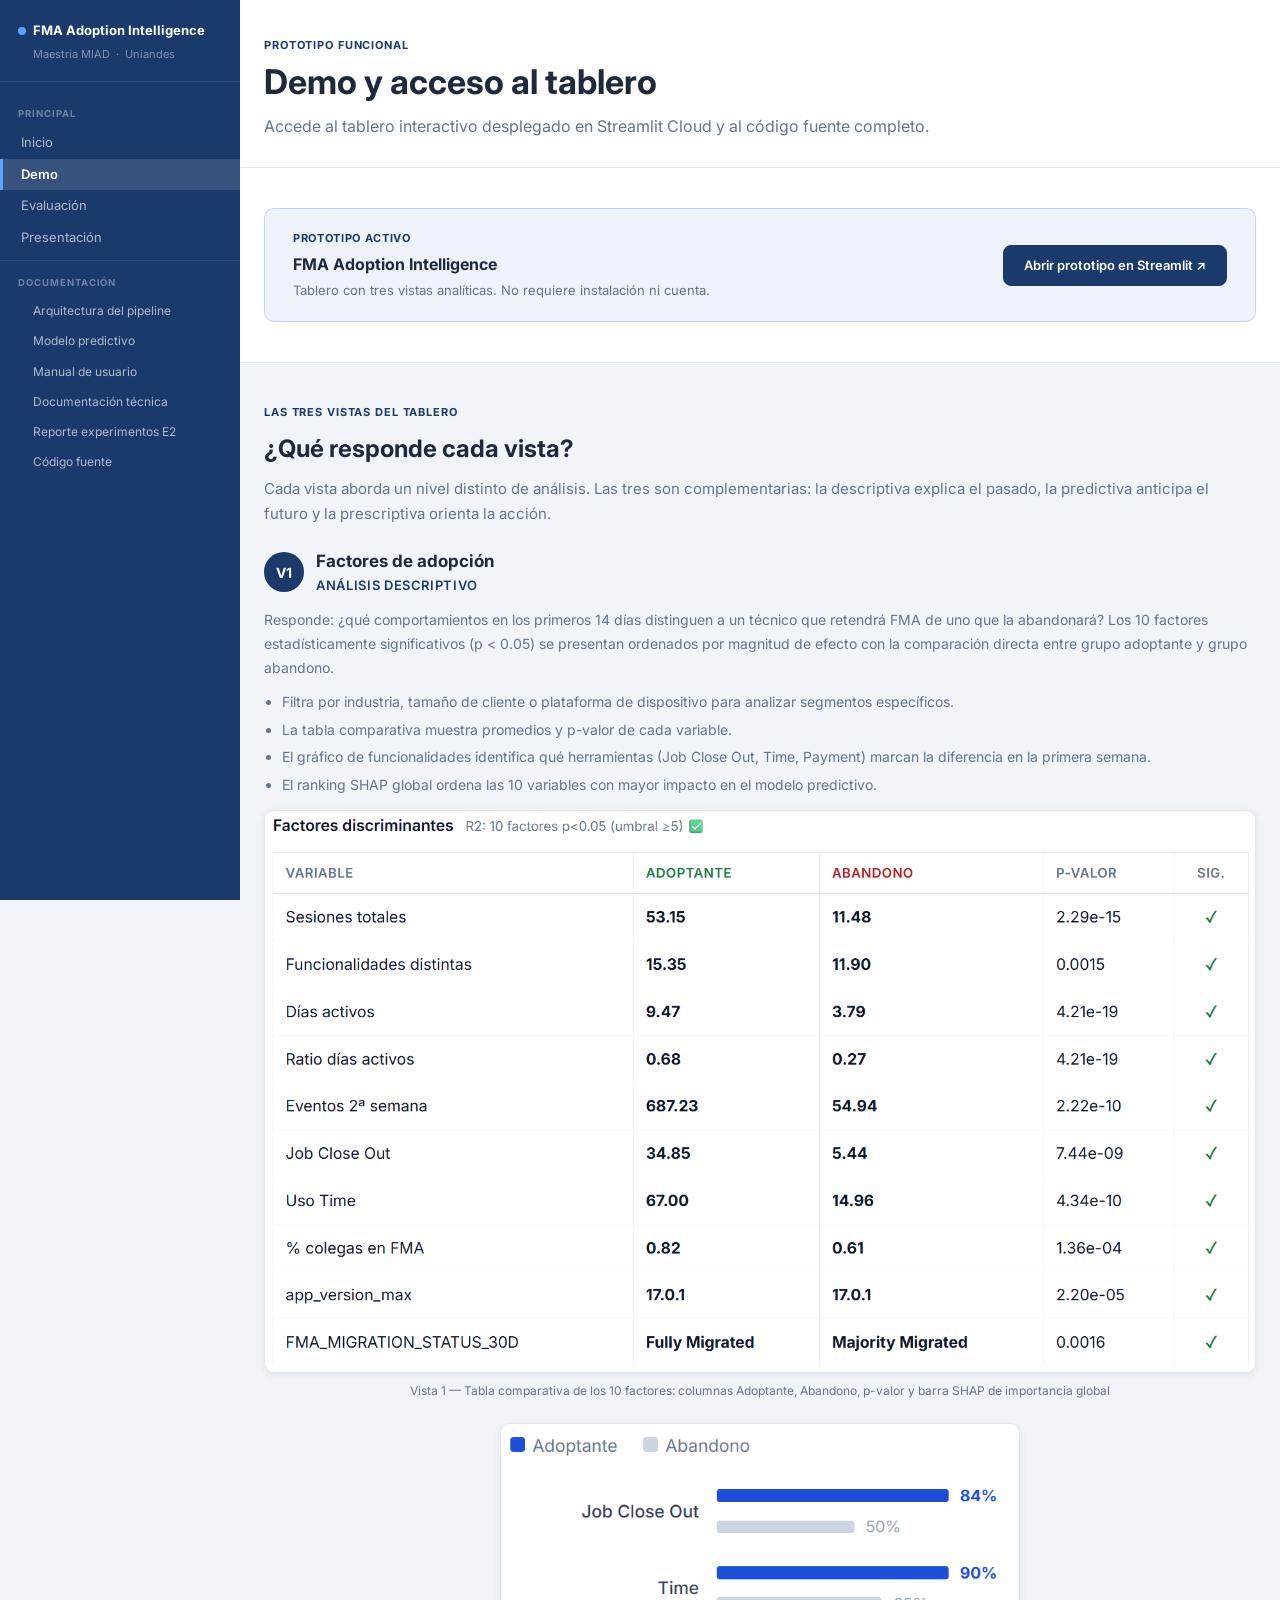
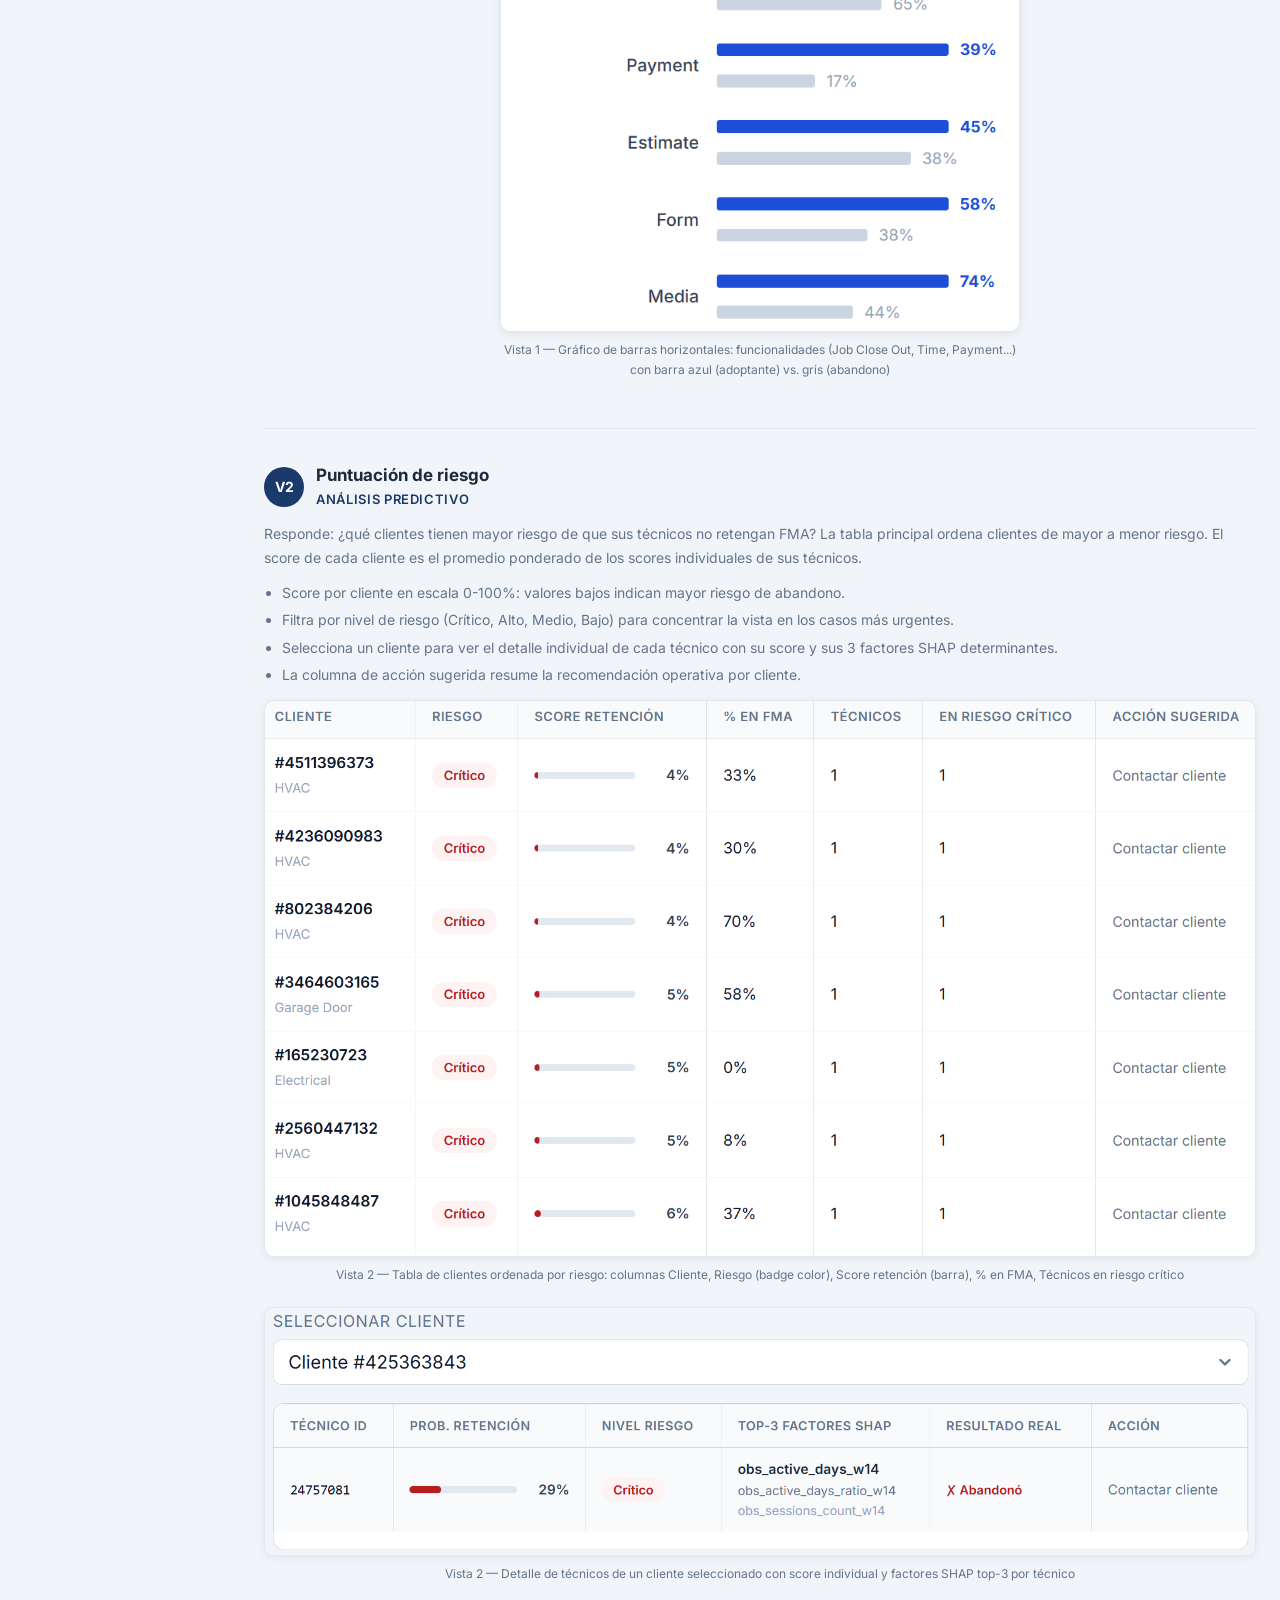
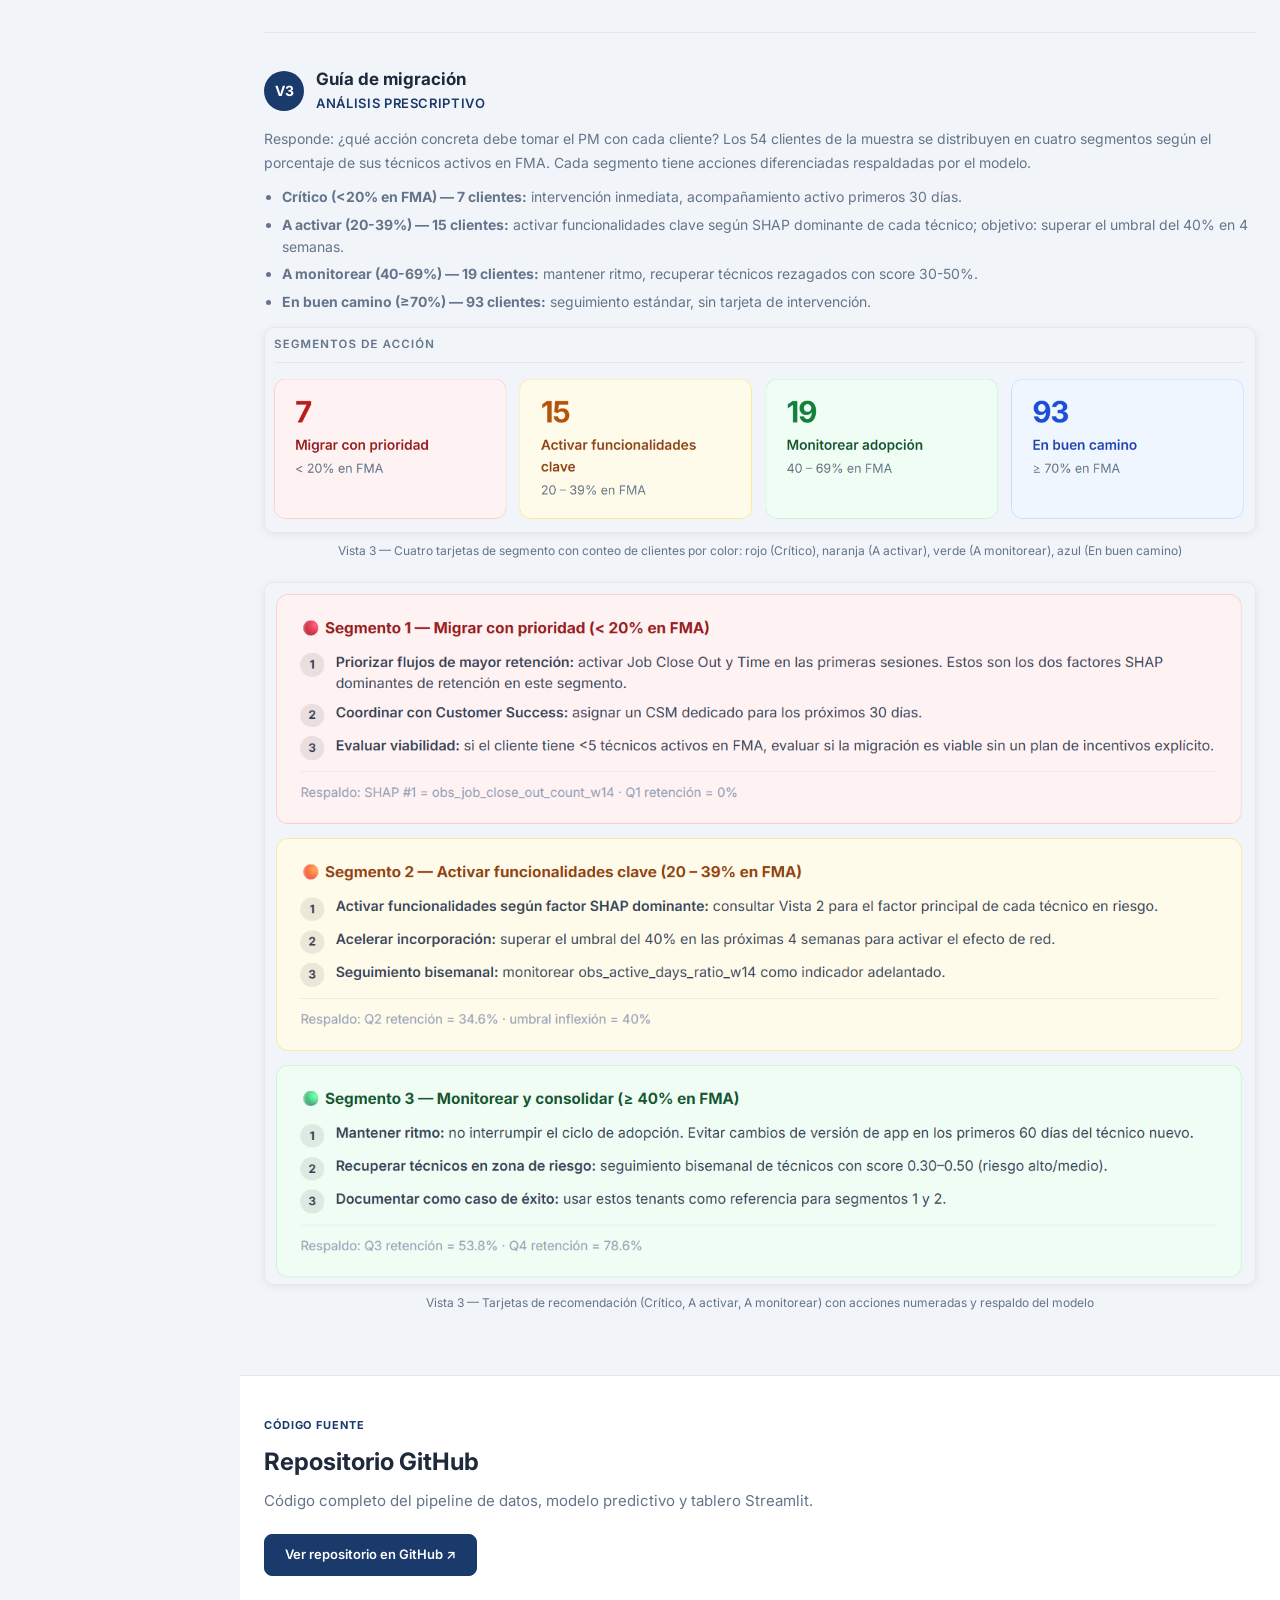
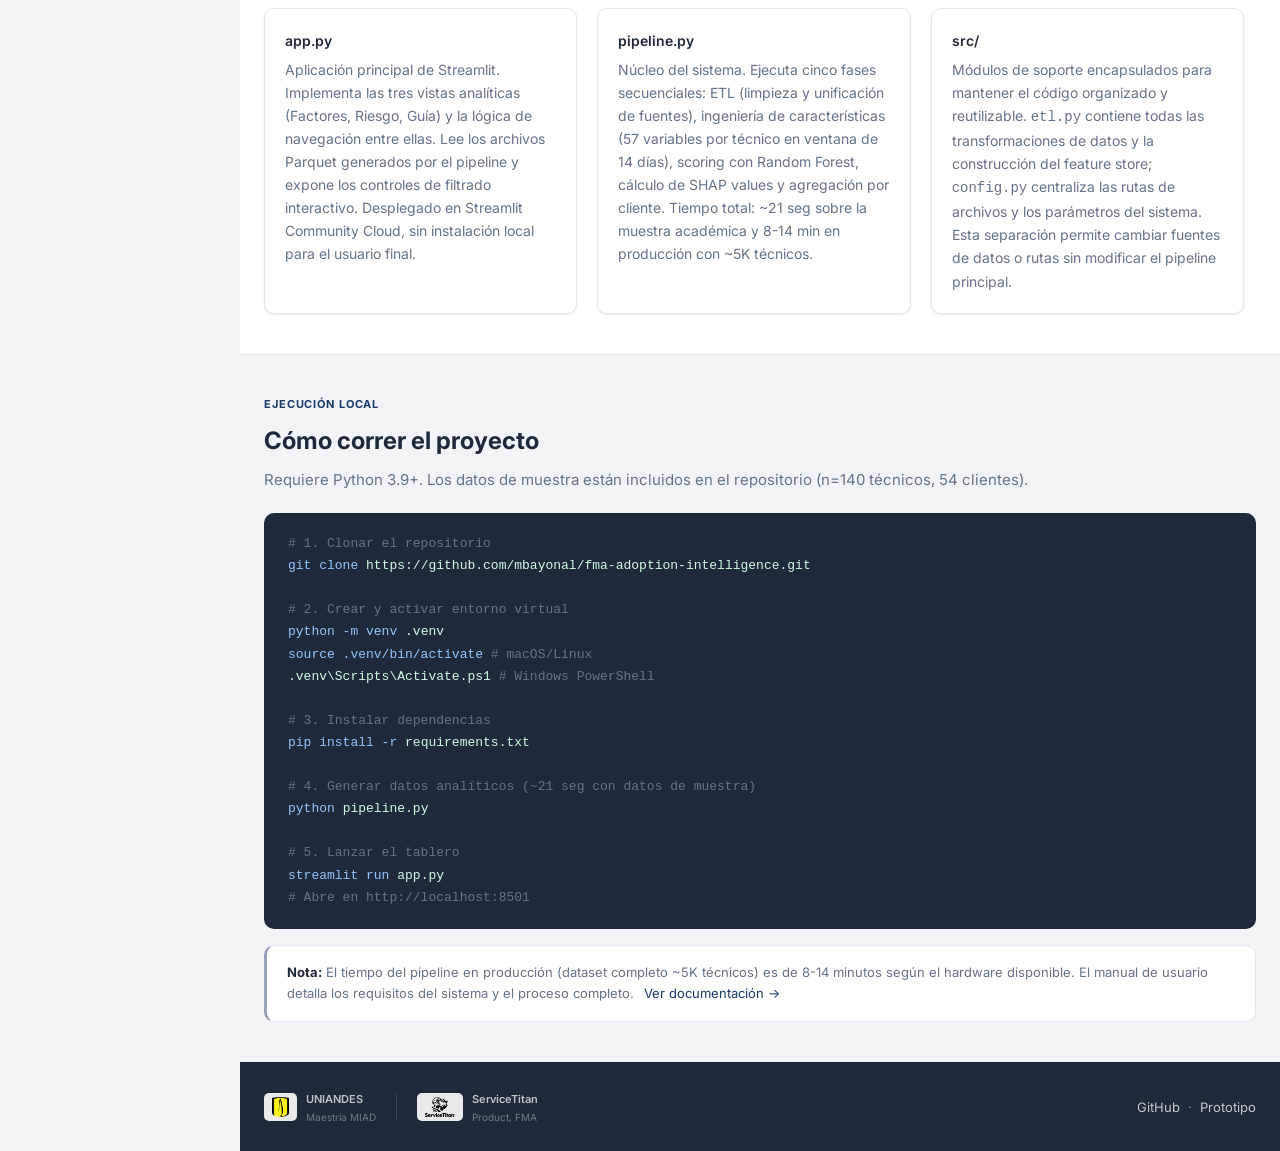
==== demo.html @ c71925ea "Initial commit - FMA Adoption Intelligence site" ====
﻿<!DOCTYPE html>
<html lang="es">
<head>
  <meta charset="UTF-8">
  <meta name="viewport" content="width=device-width, initial-scale=1.0">
  <title>FMA Adoption Intelligence — Demo</title>
  <link rel="preconnect" href="https://fonts.googleapis.com">
  <link rel="preconnect" href="https://fonts.gstatic.com" crossorigin>
  <link href="https://fonts.googleapis.com/css2?family=Inter:wght@300;400;500;600;700&display=swap" rel="stylesheet">
  <link rel="stylesheet" href="style.css">
</head>
<body>

<div class="app-layout">

<!-- ── SIDEBAR ── -->
<aside class="site-sidebar">
  <div class="sidebar-brand">
    <div class="sidebar-brand-name"><span class="sidebar-brand-dot"></span>FMA Adoption Intelligence</div>
    <div class="sidebar-brand-sub">Maestría MIAD &nbsp;&middot;&nbsp; Uniandes</div>
  </div>
  <nav class="sidebar-nav">
    <div class="sidebar-group">
      <span class="sidebar-group-label">Principal</span>
      <a href="index.html" class="sidebar-link">Inicio</a>
      <a href="demo.html" class="sidebar-link active">Demo</a>
      <a href="evaluacion.html" class="sidebar-link">Evaluación</a>
      <a href="presentacion.html" class="sidebar-link">Presentación</a>
    </div>
    <div class="sidebar-group">
      <span class="sidebar-group-label">Documentación</span>
      <a href="documentacion.html" class="sidebar-link sidebar-sub">Arquitectura del pipeline</a>
      <a href="doc-modelo.html" class="sidebar-link sidebar-sub">Modelo predictivo</a>
      <a href="doc-manual.html" class="sidebar-link sidebar-sub">Manual de usuario</a>
      <a href="doc-tecnica.html" class="sidebar-link sidebar-sub">Documentación técnica</a>
      <a href="doc-reporte.html" class="sidebar-link sidebar-sub">Reporte experimentos E2</a>
      <a href="doc-codigo.html" class="sidebar-link sidebar-sub">Código fuente</a>
    </div>
  </nav>
</aside>

<!-- ── MAIN ── -->
<div class="site-main">

<!-- PAGE HERO -->
<div class="page-hero">
  <div class="wrap">
    <div class="sec-tag">Prototipo funcional</div>
    <h1>Demo y acceso al tablero</h1>
    <p>Accede al tablero interactivo desplegado en Streamlit Cloud y al código fuente completo.</p>
  </div>
</div>

<!-- ACCESO PRINCIPAL -->
<section class="bg-white">
  <div class="wrap">
    <div style="background:var(--acc-light);border:1px solid var(--acc-bd);border-radius:var(--r);padding:20px 28px;display:flex;align-items:center;justify-content:space-between;gap:24px;flex-wrap:wrap;">
      <div>
        <div style="font-size:11px;font-weight:700;letter-spacing:.06em;text-transform:uppercase;color:var(--acc);margin-bottom:4px;">Prototipo activo</div>
        <div style="font-size:16px;font-weight:700;color:var(--text);margin-bottom:2px;">FMA Adoption Intelligence</div>
        <div style="font-size:13px;color:var(--muted);">Tablero con tres vistas analíticas. No requiere instalación ni cuenta.</div>
      </div>
      <a href="https://fma-adoption-intelligence-4czccfxlxzkfdm6prmcns8.streamlit.app"
         target="_blank" rel="noopener" class="btn btn-primary" style="white-space:nowrap;flex-shrink:0;">
        Abrir prototipo en Streamlit &nearr;
      </a>
    </div>
  </div>
</section>

<!-- GUÍA DE USO -->
<section>
  <div class="wrap">
    <div class="sec-tag">Las tres vistas del tablero</div>
    <h2>¿Qué responde cada vista?</h2>
    <p class="sec-desc">Cada vista aborda un nivel distinto de análisis. Las tres son complementarias: la descriptiva explica el pasado, la predictiva anticipa el futuro y la prescriptiva orienta la acción.</p>

    <!-- V1 -->
    <div style="margin-bottom:48px;">
      <div style="display:flex;align-items:center;gap:12px;margin-bottom:12px;">
        <div class="step-num" style="width:40px;height:40px;font-size:14px;">V1</div>
        <div>
          <div style="font-size:17px;font-weight:700;color:var(--text);">Factores de adopción</div>
          <div style="font-size:13px;color:var(--acc);font-weight:600;text-transform:uppercase;letter-spacing:.05em;">Análisis descriptivo</div>
        </div>
      </div>
      <p class="doc-p">
        Responde: ¿qué comportamientos en los primeros 14 días distinguen a un técnico que retendrá FMA de uno que la abandonará?
        Los 10 factores estadísticamente significativos (p &lt; 0.05) se presentan ordenados por magnitud de efecto con la comparación directa entre grupo adoptante y grupo abandono.
      </p>
      <ul class="doc-ul">
        <li>Filtra por industria, tamaño de cliente o plataforma de dispositivo para analizar segmentos específicos.</li>
        <li>La tabla comparativa muestra promedios y p-valor de cada variable.</li>
        <li>El gráfico de funcionalidades identifica qué herramientas (Job Close Out, Time, Payment) marcan la diferencia en la primera semana.</li>
        <li>El ranking SHAP global ordena las 10 variables con mayor impacto en el modelo predictivo.</li>
      </ul>
      <figure class="sc-fig sc-missing">
        <img src="assets/screenshots/v1-tabla-comparativa.png"
             alt="Vista 1 — Tabla comparativa de los 10 factores significativos"
             onload="this.closest('figure').classList.remove('sc-missing')"
             onerror="this.closest('figure').classList.add('sc-missing')">
        <figcaption>Vista 1 — Tabla comparativa de los 10 factores: columnas Adoptante, Abandono, p-valor y barra SHAP de importancia global</figcaption>
        <div class="img-ph">
          <div class="img-ph-icon">&#128247;</div>
          <div class="img-ph-body">
            <div class="img-ph-label">Captura pendiente — Vista 1</div>
            <div class="img-ph-desc">Tabla comparativa con los 10 factores significativos: columnas Adoptante, Abandono, p-valor y barra SHAP de importancia global</div>
          </div>
        </div>
      </figure>
      <figure class="sc-fig sc-missing" style="max-width:520px;">
        <img src="assets/screenshots/v1-grafico-funcionalidades.png"
             alt="Vista 1 — Gráfico de barras de funcionalidades"
             onload="this.closest('figure').classList.remove('sc-missing')"
             onerror="this.closest('figure').classList.add('sc-missing')">
        <figcaption>Vista 1 — Gráfico de barras horizontales: funcionalidades (Job Close Out, Time, Payment...) con barra azul (adoptante) vs. gris (abandono)</figcaption>
        <div class="img-ph">
          <div class="img-ph-icon">&#128247;</div>
          <div class="img-ph-body">
            <div class="img-ph-label">Captura pendiente — Vista 1, gráfico de funcionalidades</div>
            <div class="img-ph-desc">Gráfico de barras horizontales: funcionalidades (Job Close Out, Time, Payment...) con barra azul (adoptante) vs. gris (abandono)</div>
          </div>
        </div>
      </figure>
    </div>

    <!-- V2 -->
    <div style="margin-bottom:48px;padding-top:32px;border-top:1px solid var(--border);">
      <div style="display:flex;align-items:center;gap:12px;margin-bottom:12px;">
        <div class="step-num" style="width:40px;height:40px;font-size:14px;">V2</div>
        <div>
          <div style="font-size:17px;font-weight:700;color:var(--text);">Puntuación de riesgo</div>
          <div style="font-size:13px;color:var(--acc);font-weight:600;text-transform:uppercase;letter-spacing:.05em;">Análisis predictivo</div>
        </div>
      </div>
      <p class="doc-p">
        Responde: ¿qué clientes tienen mayor riesgo de que sus técnicos no retengan FMA?
        La tabla principal ordena clientes de mayor a menor riesgo. El score de cada cliente es el promedio ponderado de los scores individuales de sus técnicos.
      </p>
      <ul class="doc-ul">
        <li>Score por cliente en escala 0-100%: valores bajos indican mayor riesgo de abandono.</li>
        <li>Filtra por nivel de riesgo (Crítico, Alto, Medio, Bajo) para concentrar la vista en los casos más urgentes.</li>
        <li>Selecciona un cliente para ver el detalle individual de cada técnico con su score y sus 3 factores SHAP determinantes.</li>
        <li>La columna de acción sugerida resume la recomendación operativa por cliente.</li>
      </ul>
      <figure class="sc-fig sc-missing">
        <img src="assets/screenshots/v2-tabla-clientes.png"
             alt="Vista 2 — Tabla de clientes ordenada por riesgo"
             onload="this.closest('figure').classList.remove('sc-missing')"
             onerror="this.closest('figure').classList.add('sc-missing')">
        <figcaption>Vista 2 — Tabla de clientes ordenada por riesgo: columnas Cliente, Riesgo (badge color), Score retención (barra), % en FMA, Técnicos en riesgo crítico</figcaption>
        <div class="img-ph">
          <div class="img-ph-icon">&#128247;</div>
          <div class="img-ph-body">
            <div class="img-ph-label">Captura pendiente — Vista 2, tabla de clientes</div>
            <div class="img-ph-desc">Tabla ordenada por riesgo con columnas: Cliente (ID), Riesgo (badge color), Score retención (barra), % en FMA, Técnicos en riesgo crítico</div>
          </div>
        </div>
      </figure>
      <figure class="sc-fig sc-missing">
        <img src="assets/screenshots/v2-detalle-tecnicos.png"
             alt="Vista 2 — Detalle de técnicos de un cliente seleccionado"
             onload="this.closest('figure').classList.remove('sc-missing')"
             onerror="this.closest('figure').classList.add('sc-missing')">
        <figcaption>Vista 2 — Detalle de técnicos de un cliente seleccionado con score individual y factores SHAP top-3 por técnico</figcaption>
        <div class="img-ph">
          <div class="img-ph-icon">&#128247;</div>
          <div class="img-ph-body">
            <div class="img-ph-label">Captura pendiente — Vista 2, detalle de técnicos</div>
            <div class="img-ph-desc">Tabla de técnicos de un cliente seleccionado con score individual y factores SHAP top-3 por técnico</div>
          </div>
        </div>
      </figure>
    </div>

    <!-- V3 -->
    <div style="padding-top:32px;border-top:1px solid var(--border);">
      <div style="display:flex;align-items:center;gap:12px;margin-bottom:12px;">
        <div class="step-num" style="width:40px;height:40px;font-size:14px;">V3</div>
        <div>
          <div style="font-size:17px;font-weight:700;color:var(--text);">Guía de migración</div>
          <div style="font-size:13px;color:var(--acc);font-weight:600;text-transform:uppercase;letter-spacing:.05em;">Análisis prescriptivo</div>
        </div>
      </div>
      <p class="doc-p">
        Responde: ¿qué acción concreta debe tomar el PM con cada cliente?
        Los 54 clientes de la muestra se distribuyen en cuatro segmentos según el porcentaje de sus técnicos activos en FMA. Cada segmento tiene acciones diferenciadas respaldadas por el modelo.
      </p>
      <ul class="doc-ul">
        <li><strong>Crítico (&lt;20% en FMA) — 7 clientes:</strong> intervención inmediata, acompañamiento activo primeros 30 días.</li>
        <li><strong>A activar (20-39%) — 15 clientes:</strong> activar funcionalidades clave según SHAP dominante de cada técnico; objetivo: superar el umbral del 40% en 4 semanas.</li>
        <li><strong>A monitorear (40-69%) — 19 clientes:</strong> mantener ritmo, recuperar técnicos rezagados con score 30-50%.</li>
        <li><strong>En buen camino (&ge;70%) — 93 clientes:</strong> seguimiento estándar, sin tarjeta de intervención.</li>
      </ul>
      <figure class="sc-fig sc-missing">
        <img src="assets/screenshots/v3-segmentos.png"
             alt="Vista 3 — Cuatro tarjetas de segmentos de clientes"
             onload="this.closest('figure').classList.remove('sc-missing')"
             onerror="this.closest('figure').classList.add('sc-missing')">
        <figcaption>Vista 3 — Cuatro tarjetas de segmento con conteo de clientes por color: rojo (Crítico), naranja (A activar), verde (A monitorear), azul (En buen camino)</figcaption>
        <div class="img-ph">
          <div class="img-ph-icon">&#128247;</div>
          <div class="img-ph-body">
            <div class="img-ph-label">Captura pendiente — Vista 3, segmentos</div>
            <div class="img-ph-desc">Cuatro tarjetas de segmento con el conteo de clientes por color: rojo (Crítico), naranja (A activar), verde (A monitorear), azul (En buen camino)</div>
          </div>
        </div>
      </figure>
      <figure class="sc-fig sc-missing">
        <img src="assets/screenshots/v3-tarjetas-accion.png"
             alt="Vista 3 — Tarjetas de recomendación por segmento"
             onload="this.closest('figure').classList.remove('sc-missing')"
             onerror="this.closest('figure').classList.add('sc-missing')">
        <figcaption>Vista 3 — Tarjetas de recomendación (Crítico, A activar, A monitorear) con acciones numeradas y respaldo del modelo</figcaption>
        <div class="img-ph">
          <div class="img-ph-icon">&#128247;</div>
          <div class="img-ph-body">
            <div class="img-ph-label">Captura pendiente — Vista 3, tarjetas de acción</div>
            <div class="img-ph-desc">Las tres tarjetas de recomendación (roja, naranja, verde) con acciones numeradas y respaldo del modelo</div>
          </div>
        </div>
      </figure>
    </div>
  </div>
</section>

<!-- CÓDIGO FUENTE -->
<section class="bg-white">
  <div class="wrap">
    <div class="sec-tag">Código fuente</div>
    <h2>Repositorio GitHub</h2>
    <p class="sec-desc">Código completo del pipeline de datos, modelo predictivo y tablero Streamlit.</p>
    <div style="display:flex;gap:12px;flex-wrap:wrap;margin-bottom:32px;">
      <a href="https://github.com/mbayonal/fma-adoption-intelligence"
         target="_blank" rel="noopener" class="btn btn-primary">
        Ver repositorio en GitHub &nearr;
      </a>
    </div>
    <div style="display:grid;grid-template-columns:repeat(3,1fr);gap:20px;max-width:980px;">
      <div class="card">
        <h3 style="font-size:14px;margin-bottom:6px;">app.py</h3>
        <p>Aplicación principal de Streamlit. Implementa las tres vistas analíticas (Factores, Riesgo, Guía) y la lógica de navegación entre ellas. Lee los archivos Parquet generados por el pipeline y expone los controles de filtrado interactivo. Desplegado en Streamlit Community Cloud, sin instalación local para el usuario final.</p>
      </div>
      <div class="card">
        <h3 style="font-size:14px;margin-bottom:6px;">pipeline.py</h3>
        <p>Núcleo del sistema. Ejecuta cinco fases secuenciales: ETL (limpieza y unificación de fuentes), ingeniería de características (57 variables por técnico en ventana de 14 días), scoring con Random Forest, cálculo de SHAP values y agregación por cliente. Tiempo total: ~21 seg sobre la muestra académica y 8-14 min en producción con ~5K técnicos.</p>
      </div>
      <div class="card">
        <h3 style="font-size:14px;margin-bottom:6px;">src/</h3>
        <p>Módulos de soporte encapsulados para mantener el código organizado y reutilizable. <code>etl.py</code> contiene todas las transformaciones de datos y la construcción del feature store; <code>config.py</code> centraliza las rutas de archivos y los parámetros del sistema. Esta separación permite cambiar fuentes de datos o rutas sin modificar el pipeline principal.</p>
      </div>
    </div>
  </div>
</section>

<!-- EJECUTAR LOCALMENTE -->
<section>
  <div class="wrap">
    <div class="sec-tag">Ejecución local</div>
    <h2>Cómo correr el proyecto</h2>
    <p class="sec-desc">
      Requiere Python 3.9+. Los datos de muestra están incluidos en el repositorio
      (n=140 técnicos, 54 clientes).
    </p>
    <div class="code-block">
      <div><span class="comment"># 1. Clonar el repositorio</span></div>
      <div><span class="cmd">git clone</span> <span class="arg">https://github.com/mbayonal/fma-adoption-intelligence.git</span></div>
      <br>
      <div><span class="comment"># 2. Crear y activar entorno virtual</span></div>
      <div><span class="cmd">python -m venv</span> <span class="arg">.venv</span></div>
      <div><span class="cmd">source .venv/bin/activate</span> <span class="comment">  # macOS/Linux</span></div>
      <div><span class="arg">.venv\Scripts\Activate.ps1</span> <span class="comment">  # Windows PowerShell</span></div>
      <br>
      <div><span class="comment"># 3. Instalar dependencias</span></div>
      <div><span class="cmd">pip install -r</span> <span class="arg">requirements.txt</span></div>
      <br>
      <div><span class="comment"># 4. Generar datos analíticos (~21 seg con datos de muestra)</span></div>
      <div><span class="cmd">python</span> <span class="arg">pipeline.py</span></div>
      <br>
      <div><span class="comment"># 5. Lanzar el tablero</span></div>
      <div><span class="cmd">streamlit run</span> <span class="arg">app.py</span></div>
      <div><span class="comment"># Abre en http://localhost:8501</span></div>
    </div>
    <div class="notice" style="margin-top:16px;">
      <strong>Nota:</strong> El tiempo del pipeline en producción (dataset completo ~5K técnicos)
      es de 8-14 minutos según el hardware disponible. El manual de usuario detalla los requisitos
      del sistema y el proceso completo.
      <a href="documentacion.html" style="margin-left:6px;">Ver documentación &rarr;</a>
    </div>
  </div>
</section>

<footer>
  <div class="footer-inner">
    <div class="inst-logos">
      <div class="inst-logo">
        <div class="inst-mark inst-mark-uniandes"><img src="assets/logo-uniandes.png" alt="Uniandes"></div>
        <div><div class="inst-name-w">UNIANDES</div><div class="inst-sub-w">Maestr&iacute;a MIAD</div></div>
      </div>
      <div class="inst-divider"></div>
      <div class="inst-logo">
        <div class="inst-mark inst-mark-st"><img src="assets/logo-servicetitan.png" alt="ServiceTitan"></div>
        <div><div class="inst-name-w">ServiceTitan</div><div class="inst-sub-w">Product, FMA</div></div>
      </div>
    </div>
    <div>
      <a href="https://github.com/mbayonal/fma-adoption-intelligence" target="_blank" rel="noopener">GitHub</a>
      &nbsp;&middot;&nbsp;
      <a href="https://fma-adoption-intelligence-4czccfxlxzkfdm6prmcns8.streamlit.app" target="_blank" rel="noopener">Prototipo</a>
    </div>
  </div>
</footer>

</div><!-- /.site-main -->
</div><!-- /.app-layout -->

</body>
</html>
---- style.css ----
/* ===================================================
   FMA Adoption Intelligence — Shared Stylesheet
   MIAD 2026 · Universidad de los Andes
   =================================================== */

*, *::before, *::after { box-sizing: border-box; margin: 0; padding: 0; }

:root {
  --bg:        #F1F5F9;
  --white:     #FFFFFF;
  --border:    #E2E8F0;
  --text:      #1E293B;
  --muted:     #64748B;
  --faint:     #94A3B8;
  --acc:       #1a3a6b;
  --acc-h:     #122d55;
  --acc-light: #EEF3FB;
  --acc-bd:    #C0D4F0;
  --green:     #059669;
  --green-bg:  #ECFDF5;
  --amber:     #B45309;
  --amber-bg:  #FFFBEB;
  --amber-bd:  #FDE68A;
  --shadow:    0 1px 3px rgba(0,0,0,.06), 0 1px 2px rgba(0,0,0,.04);
  --shadow-md: 0 4px 6px -1px rgba(0,0,0,.08), 0 2px 4px -1px rgba(0,0,0,.04);
  --r:         10px;
}

html { scroll-behavior: smooth; }
body {
  font-family: 'Inter', sans-serif;
  background: var(--bg);
  color: var(--text);
  font-size: 15px;
  line-height: 1.65;
}
a { color: var(--acc); text-decoration: none; }
a:hover { text-decoration: underline; }

/* ── NAVBAR ─────────────────────────────────────── */
nav {
  position: sticky; top: 0; z-index: 200;
  background: rgba(255,255,255,.93);
  backdrop-filter: blur(10px);
  border-bottom: 1px solid var(--border);
}
.nav-inner {
  max-width: 1080px; margin: 0 auto; padding: 0 24px;
  display: flex; align-items: center; justify-content: space-between;
  height: 54px;
}
.nav-brand {
  display: flex; align-items: center; gap: 9px;
  font-weight: 700; font-size: 14px; color: var(--text);
  flex-shrink: 0;
}
.nav-brand:hover { text-decoration: none; color: var(--text); }
.nav-dot { width: 8px; height: 8px; border-radius: 50%; background: var(--acc); flex-shrink: 0; }
.nav-links { display: flex; gap: 2px; }
.nav-links a {
  font-size: 13px; color: var(--muted); font-weight: 500;
  padding: 6px 11px; border-radius: 6px;
  transition: background .12s, color .12s;
}
.nav-links a:hover { background: var(--bg); color: var(--text); text-decoration: none; }
.nav-links a.active {
  background: var(--acc-light); color: var(--acc);
  font-weight: 600; border: 1px solid var(--acc-bd);
}

/* ── LAYOUT ─────────────────────────────────────── */
.wrap { max-width: 1080px; margin: 0 auto; padding: 0 24px; }
section { padding: 40px 0; }
section + section { border-top: 1px solid var(--border); }
.bg-white { background: var(--white); }

/* ── HERO (index) ───────────────────────────────── */
.hero {
  background: var(--white);
  border-bottom: 1px solid var(--border);
  padding: 52px 0 36px;
}
.hero-tag {
  display: inline-flex; align-items: center; gap: 6px;
  font-size: 11px; font-weight: 700; letter-spacing: .07em; text-transform: uppercase;
  color: var(--acc); background: var(--acc-light); border: 1px solid var(--acc-bd);
  padding: 4px 12px; border-radius: 100px; margin-bottom: 20px;
}
.hero h1 {
  font-size: clamp(26px, 4.5vw, 44px); font-weight: 700;
  line-height: 1.18; margin-bottom: 16px;
}
.hero h1 em { font-style: normal; color: var(--acc); }
.hero-sub { font-size: 17px; color: var(--muted); max-width: 580px; margin-bottom: 28px; }
.hero-actions { display: flex; gap: 10px; flex-wrap: wrap; margin-bottom: 0; }

/* ── PAGE HERO (inner pages) ────────────────────── */
.page-hero {
  background: var(--white);
  border-bottom: 1px solid var(--border);
  padding: 36px 0 28px;
}
.page-hero .sec-tag { margin-bottom: 8px; }
.page-hero h1 { font-size: clamp(22px, 3.5vw, 34px); font-weight: 700; line-height: 1.2; margin-bottom: 10px; }
.page-hero p { font-size: 16px; color: var(--muted); }

/* ── BUTTONS ────────────────────────────────────── */
.btn {
  display: inline-flex; align-items: center; gap: 6px;
  font-size: 13px; font-weight: 600;
  padding: 9px 20px; border-radius: 8px;
  transition: all .14s;
}
.btn-primary { background: var(--acc); color: #fff; border: 1px solid var(--acc); }
.btn-primary:hover { background: var(--acc-h); border-color: var(--acc-h); text-decoration: none; color: #fff; }
.btn-secondary { background: var(--white); color: var(--text); border: 1px solid var(--border); }
.btn-secondary:hover { border-color: var(--acc); color: var(--acc); text-decoration: none; }
.btn-lg { font-size: 15px; padding: 13px 28px; border-radius: 9px; }

/* ── STATS ──────────────────────────────────────── */
.stats-row { display: grid; grid-template-columns: repeat(auto-fit, minmax(175px, 1fr)); gap: 14px; }
.stat { background: var(--bg); border: 1px solid var(--border); border-radius: var(--r); padding: 20px 22px; }
.stat-val { font-size: 30px; font-weight: 700; line-height: 1; color: var(--text); }
.stat-val sup { font-size: 16px; color: var(--muted); font-weight: 500; vertical-align: super; }
.stat-lbl { font-size: 12px; color: var(--muted); margin-top: 5px; font-weight: 500; }

/* ── SECTION LABELS ─────────────────────────────── */
.sec-tag {
  font-size: 11px; font-weight: 700; letter-spacing: .08em;
  text-transform: uppercase; color: var(--acc); margin-bottom: 8px;
}
h2 { font-size: 24px; font-weight: 700; margin-bottom: 8px; }
.sec-desc { font-size: 15px; color: var(--muted); margin-bottom: 20px; }

/* ── CARDS ──────────────────────────────────────── */
.cards { display: grid; grid-template-columns: repeat(auto-fit, minmax(270px, 1fr)); gap: 18px; }
.card {
  background: var(--white); border: 1px solid var(--border);
  border-radius: var(--r); padding: 20px; box-shadow: var(--shadow);
}
.card-badge {
  display: inline-flex; align-items: center; justify-content: center;
  width: 38px; height: 38px; border-radius: 8px;
  background: var(--acc-light); color: var(--acc);
  font-size: 11px; font-weight: 700; letter-spacing: .03em;
  margin-bottom: 16px;
}
.card h3 { font-size: 15px; font-weight: 600; margin-bottom: 7px; }
.card p { font-size: 14px; color: var(--muted); }

/* ── METRICS ────────────────────────────────────── */
.metrics-row { display: grid; grid-template-columns: repeat(auto-fit, minmax(120px, 1fr)); gap: 12px; margin-left: auto; margin-right: auto; }
.metric {
  background: var(--white); border: 1px solid var(--border);
  border-radius: var(--r); padding: 16px 18px; text-align: center; box-shadow: var(--shadow);
}
.metric-val { font-size: 22px; font-weight: 700; color: var(--acc); }
.metric-lbl { font-size: 11px; color: var(--muted); margin-top: 3px; font-weight: 500; }

/* ── NOTICES ────────────────────────────────────── */
.notice {
  background: var(--white); border: 1px solid var(--border);
  border-left: 3px solid var(--faint); border-radius: var(--r);
  padding: 16px 20px; font-size: 13px; color: var(--muted);
}
.notice strong { color: var(--text); }
.notice-warn {
  background: var(--amber-bg); border: 1px solid var(--amber-bd);
  border-left: 3px solid var(--amber); border-radius: var(--r);
  padding: 16px 20px; font-size: 13px; color: var(--amber);
}
.notice-warn strong { color: #92400E; }

/* ── LINK TAGS ──────────────────────────────────── */
.link-tags { display: flex; gap: 8px; flex-wrap: wrap; }
.link-tag {
  display: inline-flex; align-items: center; gap: 4px;
  font-size: 12px; font-weight: 600; padding: 5px 11px;
  border-radius: 6px; border: 1px solid var(--border);
  background: var(--bg); color: var(--text); transition: all .13s;
}
.link-tag:hover { border-color: var(--acc); color: var(--acc); text-decoration: none; }
.link-tag.p { background: var(--acc); color: #fff; border-color: var(--acc); }
.link-tag.p:hover { background: var(--acc-h); border-color: var(--acc-h); text-decoration: none; }
.link-placeholder {
  display: inline-flex; align-items: center; gap: 4px;
  font-size: 12px; font-weight: 500; padding: 5px 11px;
  border-radius: 6px; border: 1px dashed var(--border);
  background: var(--white); color: var(--faint);
}

/* ── DELIVERABLES LIST ──────────────────────────── */
.deliverables { display: flex; flex-direction: column; gap: 14px; }
.deliv {
  background: var(--white); border: 1px solid var(--border);
  border-radius: var(--r); padding: 22px 26px;
  display: flex; gap: 18px; align-items: flex-start; box-shadow: var(--shadow);
}
.deliv-num {
  min-width: 34px; height: 34px; border-radius: 7px;
  background: var(--acc); color: #fff;
  display: flex; align-items: center; justify-content: center;
  font-size: 12px; font-weight: 700; flex-shrink: 0; margin-top: 1px;
  letter-spacing: .02em;
}
.deliv-title { font-size: 15px; font-weight: 600; margin-bottom: 5px; }
.deliv-desc { font-size: 13px; color: var(--muted); margin-bottom: 12px; }

/* ── ARCHITECTURE DIAGRAM ───────────────────────── */
.arch-wrap {
  background: var(--white); border: 1px solid var(--border);
  border-radius: var(--r); padding: 36px; box-shadow: var(--shadow);
  margin-left: auto; margin-right: auto;
}
.arch-flow { max-width: 480px; margin: 0 auto; }
.arch-node {
  background: var(--bg); border: 1px solid var(--border);
  border-radius: 8px; padding: 15px 20px;
}
.arch-node.hl { background: var(--acc-light); border-color: var(--acc-bd); }
.arch-node-name { font-size: 14px; font-weight: 600; margin-bottom: 3px; }
.arch-node-desc { font-size: 12px; color: var(--muted); }
.arch-sep {
  display: flex; flex-direction: column; align-items: center;
  height: 36px; justify-content: center; gap: 2px;
}
.arch-line { width: 1px; flex: 1; background: var(--border); }
.arch-arrow-tip {
  width: 0; height: 0;
  border-left: 5px solid transparent; border-right: 5px solid transparent;
  border-top: 7px solid var(--border);
}
.arch-note {
  margin-top: 24px; padding-top: 22px; border-top: 1px solid var(--border);
  font-size: 12px; color: var(--muted);
}

/* ── COMPLIANCE TABLE ───────────────────────────── */
.compliance-grid { display: grid; grid-template-columns: repeat(auto-fit, minmax(200px, 1fr)); gap: 14px; margin-bottom: 32px; }
.comp-card {
  background: var(--white); border: 1px solid var(--border);
  border-radius: var(--r); padding: 20px 22px; box-shadow: var(--shadow);
}
.comp-num { font-size: 34px; font-weight: 700; line-height: 1; }
.comp-num.green { color: var(--green); }
.comp-num.amber { color: var(--amber); }
.comp-num.red { color: #DC2626; }
.comp-lbl { font-size: 12px; color: var(--muted); margin-top: 4px; font-weight: 500; }

.req-list { display: flex; flex-direction: column; gap: 10px; }
.req-row {
  background: var(--white); border: 1px solid var(--border); border-radius: 8px;
  padding: 14px 18px; display: flex; align-items: center; gap: 14px;
  font-size: 13px; box-shadow: var(--shadow);
}
.req-id { min-width: 36px; font-weight: 700; color: var(--muted); font-size: 12px; }
.req-desc { flex: 1; color: var(--text); }
.badge {
  display: inline-flex; align-items: center;
  font-size: 11px; font-weight: 600; padding: 2px 8px; border-radius: 4px;
  white-space: nowrap; flex-shrink: 0;
}
.badge-green { background: var(--green-bg); color: var(--green); }
.badge-amber { background: var(--amber-bg); color: var(--amber); }
.badge-gray { background: var(--bg); color: var(--muted); border: 1px solid var(--border); }

/* ── TEAM ───────────────────────────────────────── */
.team-grid { display: grid; grid-template-columns: repeat(auto-fit, minmax(195px, 1fr)); gap: 14px; }
.team-card {
  background: var(--white); border: 1px solid var(--border);
  border-radius: var(--r); padding: 22px 18px; text-align: center; box-shadow: var(--shadow);
}
.avatar {
  width: 48px; height: 48px; border-radius: 50%;
  background: var(--acc-light); color: var(--acc);
  font-weight: 700; font-size: 15px;
  display: flex; align-items: center; justify-content: center;
  margin: 0 auto 12px;
}
.team-name { font-weight: 600; font-size: 14px; }
.team-role { font-size: 12px; color: var(--muted); margin-top: 3px; }

/* ── STEP LIST ──────────────────────────────────── */
.steps { display: flex; flex-direction: column; gap: 0; margin-left: auto; margin-right: auto; }
.step {
  display: flex; gap: 18px; padding: 22px 0;
  border-bottom: 1px solid var(--border);
}
.step:last-child { border-bottom: none; }
.step-num {
  min-width: 32px; height: 32px; border-radius: 50%;
  background: var(--acc); color: #fff;
  display: flex; align-items: center; justify-content: center;
  font-size: 13px; font-weight: 700; flex-shrink: 0; margin-top: 2px;
}
.step-title { font-size: 15px; font-weight: 600; margin-bottom: 5px; }
.step-desc { font-size: 14px; color: var(--muted); }

/* ── CODE BLOCK ─────────────────────────────────── */
.code-block {
  background: var(--text); border-radius: var(--r);
  padding: 20px 24px; font-family: 'Courier New', monospace;
  margin-left: auto; margin-right: auto;
  font-size: 13px; line-height: 1.7; overflow-x: auto;
}
.code-block .comment { color: #64748B; }
.code-block .cmd { color: #93C5FD; }
.code-block .arg { color: #D1FAE5; }

/* ── VIDEO PLACEHOLDER ──────────────────────────── */
.video-placeholder {
  background: var(--text); border-radius: var(--r);
  aspect-ratio: 16/9; max-width: 720px;
  display: flex; flex-direction: column; align-items: center; justify-content: center;
  gap: 12px; color: rgba(255,255,255,.4);
}
.video-placeholder-icon {
  width: 56px; height: 56px; border-radius: 50%;
  border: 2px solid rgba(255,255,255,.15);
  display: flex; align-items: center; justify-content: center;
  font-size: 22px; color: rgba(255,255,255,.3);
}
.video-placeholder-label { font-size: 13px; font-weight: 500; }

/* ── INSTITUTIONAL LOGOS ───────────────────────── */
.inst-logos { display: flex; align-items: center; gap: 20px; flex-wrap: wrap; }
.inst-logo { display: flex; align-items: center; gap: 9px; }
.inst-mark {
  width: 28px; height: 28px; border-radius: 5px; flex-shrink: 0;
  display: flex; align-items: center; justify-content: center;
  font-size: 12px; font-weight: 800; color: white; overflow: hidden;
}
/* Text fallback (no image) */
.inst-mark-uniandes { background: #C8102E; }
.inst-mark-st { background: #3D80F0; }

/* Real logo: white pill, auto width, preserves logo colors */
footer .inst-mark:has(img) {
  background: rgba(255,255,255,.90);
  width: auto; min-width: 28px;
  padding: 4px 8px; height: 28px; font-size: 0;
}
footer .inst-mark:has(img) img {
  height: 20px; width: auto; max-width: 90px;
  object-fit: contain; display: block;
}
/* Hero section: transparent background, let logo colors show naturally */
.hero-orgs .inst-mark:has(img) {
  background: transparent; width: auto; padding: 0; font-size: 0;
}
.hero-orgs .inst-mark:has(img) img {
  height: 20px; width: auto; max-width: 80px;
  object-fit: contain; display: block;
}
.inst-name-w { font-size: 11px; font-weight: 600; color: rgba(255,255,255,.72); }
.inst-sub-w { font-size: 10px; color: rgba(255,255,255,.38); margin-top: 1px; }
.inst-divider { width: 1px; height: 26px; background: rgba(255,255,255,.12); flex-shrink: 0; }

/* Hero institutional orgs (index.html) */
.hero-orgs { display: flex; align-items: center; gap: 16px; flex-wrap: wrap; margin-bottom: 20px; }
.inst-logo-sm { display: flex; align-items: center; gap: 7px; }
.inst-logo-sm .inst-mark { width: 22px; height: 22px; border-radius: 4px; font-size: 10px; }
.inst-logo-sm span { font-size: 12px; color: var(--muted); font-weight: 500; }
.hero-orgs-sep { color: var(--faint); font-size: 14px; }

/* ── FOOTER ─────────────────────────────────────── */
footer {
  background: var(--text); color: rgba(255,255,255,.5);
  padding: 28px 0; font-size: 13px;
}
.footer-inner {
  max-width: 1080px; margin: 0 auto; padding: 0 24px;
  display: flex; justify-content: space-between; align-items: center;
  flex-wrap: wrap; gap: 10px;
}
footer a { color: rgba(255,255,255,.75); }
footer a:hover { color: #fff; }

/* ── ARCHITECTURE ENHANCED ───────────────────────── */
.arch-node-tag {
  font-size: 10px; font-weight: 700; letter-spacing: .08em;
  text-transform: uppercase; color: var(--acc); margin-bottom: 5px;
}
.arch-node.hl .arch-node-tag { color: rgba(26,58,107,.55); }
.arch-node-list { list-style: none; margin: 8px 0 0; padding: 0; }
.arch-node-list li {
  font-size: 12px; color: var(--muted); margin-bottom: 4px;
  padding-left: 13px; position: relative; line-height: 1.5;
}
.arch-node-list li::before { content: '–'; position: absolute; left: 0; color: var(--faint); }
.arch-node.hl .arch-node-list li { color: #4a6699; }
.arch-node-time {
  display: inline-block; margin-top: 10px;
  font-size: 11px; font-weight: 600;
  background: rgba(26,58,107,.07); color: var(--acc);
  padding: 3px 9px; border-radius: 20px;
}

/* ── ARCH PIPELINE LAYOUT (flex 2-row, 3+2) ─────── */
.arch-2row-layout { display: flex; flex-direction: column; }
.arch-hrow { display: flex; align-items: stretch; }
.arch-hrow .arch-node { flex: 1; }
.arch-hrow .arch-hsep { width: 28px; flex-shrink: 0; }
.arch-hrow-center { justify-content: center; }
.arch-hrow-center .arch-node { flex: 0 0 calc((100% - 56px) / 3); }

/* Horizontal arrow separator */
.arch-hsep { display: flex; flex-direction: row; align-items: center; }
.arch-line-h { flex: 1; height: 1px; background: var(--border); }
.arch-arrow-tip-r {
  width: 0; height: 0; flex-shrink: 0;
  border-top: 5px solid transparent; border-bottom: 5px solid transparent;
  border-left: 7px solid var(--border);
}

/* L-connector: from Fase 3 (right) down-and-left to Fase 4 (center) */
.arch-conn-row { position: relative; height: 40px; }
.arch-l-elbow {
  position: absolute;
  left: 33%; right: 0; top: 0; bottom: 0;
  border-right: 1px solid var(--border);
  border-bottom: 1px solid var(--border);
  border-bottom-right-radius: 10px;
}
.arch-l-elbow::after {
  content: '';
  position: absolute;
  bottom: -7px; left: -5px;
  width: 0; height: 0;
  border-left: 5px solid transparent; border-right: 5px solid transparent;
  border-top: 7px solid var(--border);
}

/* ── SCREENSHOT PLACEHOLDER ─────────────────────── */
.img-ph {
  background: var(--bg); border: 2px dashed var(--border);
  border-radius: var(--r); padding: 18px 22px;
  display: flex; align-items: center; gap: 14px;
  margin: 14px 0 22px;
}
.img-ph-icon { font-size: 20px; opacity: .3; flex-shrink: 0; }
.img-ph-body { flex: 1; }
.img-ph-label {
  font-size: 10px; font-weight: 700; text-transform: uppercase;
  letter-spacing: .07em; color: var(--faint); margin-bottom: 3px;
}
.img-ph-desc { font-size: 13px; color: var(--muted); line-height: 1.4; }

/* ── SCREENSHOT FIGURE ───────────────────────────── */
.sc-fig { margin: 14px auto 22px; }
.sc-fig img { display: block; width: 100%; border-radius: var(--r); border: 1px solid var(--border); box-shadow: 0 2px 8px rgba(0,0,0,.07); }
.sc-fig figcaption { font-size: 12px; color: var(--muted); margin-top: 8px; text-align: center; }
.sc-fig .img-ph { display: none; margin: 0; }
.sc-fig.sc-missing img { display: none; }
.sc-fig.sc-missing figcaption { display: none; }
.sc-fig.sc-missing .img-ph { display: flex; }

/* ── DOCUMENTATION TABLE ────────────────────────── */
.doc-table { width: 100%; border-collapse: collapse; margin: 14px auto 22px; font-size: 14px; }
.doc-table th {
  background: var(--bg); font-size: 11px; font-weight: 700;
  text-transform: uppercase; letter-spacing: .05em; color: var(--muted);
  padding: 9px 14px; border-bottom: 2px solid var(--border); text-align: left;
}
.doc-table td {
  padding: 10px 14px; border-bottom: 1px solid var(--border);
  color: var(--text); vertical-align: top; line-height: 1.55;
}
.doc-table tr:last-child td { border-bottom: none; }
.doc-table code {
  background: var(--bg); padding: 1px 5px; border-radius: 3px;
  font-size: 12px; font-family: 'Courier New', monospace; color: var(--acc);
}

/* ── DOC PAGE SIDEBAR LAYOUT ────────────────────── */
.doc-page-layout { display: flex; align-items: flex-start; }
.doc-sidebar {
  width: 220px; flex-shrink: 0;
  position: sticky; top: 54px;
  height: calc(100vh - 54px); overflow-y: auto;
  border-right: 1px solid var(--border);
  background: var(--white); padding: 20px 0;
  scrollbar-width: thin;
}
.doc-sidebar-group { padding-bottom: 16px; margin-bottom: 4px; }
.doc-sidebar-group + .doc-sidebar-group { border-top: 1px solid var(--border); padding-top: 16px; }
.doc-sidebar-label {
  font-size: 10px; font-weight: 700; text-transform: uppercase;
  letter-spacing: .08em; color: var(--faint); padding: 0 16px 6px; display: block;
}
.doc-sidebar-item {
  display: block; font-size: 13px; color: var(--muted);
  padding: 6px 16px 6px 14px; text-decoration: none;
  transition: all .1s; border-left: 2px solid transparent; line-height: 1.4;
}
.doc-sidebar-item:hover { color: var(--text); background: var(--bg); text-decoration: none; }
.doc-sidebar-item.active {
  color: var(--acc); font-weight: 600;
  border-left-color: var(--acc); background: var(--acc-light);
}
.doc-main { flex: 1; min-width: 0; }
.doc-section { padding: 52px 48px; border-bottom: 1px solid var(--border); }
.doc-section:last-child { border-bottom: none; }
.doc-section.bg-white { background: var(--white); }
@media (max-width: 680px) {
  .doc-sidebar { display: none; }
  .doc-section { padding: 32px 20px; }
}

/* ── DOC LONG-FORM PAGE ─────────────────────────── */
.doc-toc {
  background: var(--white); border: 1px solid var(--border);
  border-radius: var(--r); padding: 20px 26px;
  margin-bottom: 36px; box-shadow: var(--shadow); max-width: 680px;
}
.doc-toc-title {
  font-size: 10px; font-weight: 700; text-transform: uppercase;
  letter-spacing: .07em; color: var(--muted); margin-bottom: 12px;
}
.doc-toc ol { margin-left: 16px; }
.doc-toc li { font-size: 14px; margin-bottom: 5px; }
.doc-toc a { color: var(--acc); text-decoration: none; }
.doc-toc a:hover { text-decoration: underline; }
.doc-h3 {
  font-size: 16px; font-weight: 600; color: var(--text);
  margin: 28px 0 8px; padding-bottom: 6px; border-bottom: 1px solid var(--border);
}
.doc-h4 { font-size: 14px; font-weight: 600; color: var(--text); margin: 22px 0 6px; }
.doc-p { font-size: 14px; color: var(--muted); line-height: 1.7; margin-bottom: 12px; }
.doc-ul { margin: 0 0 14px 18px; }
.doc-ul li { font-size: 14px; color: var(--muted); margin-bottom: 5px; line-height: 1.6; }
.doc-inline-code {
  background: var(--bg); padding: 1px 6px; border-radius: 3px;
  font-size: 12px; font-family: 'Courier New', monospace; color: var(--acc);
}
.faq-item { padding: 18px 0; border-bottom: 1px solid var(--border); max-width: 740px; }
.faq-item:last-child { border-bottom: none; }
.faq-q { font-size: 15px; font-weight: 600; color: var(--text); margin-bottom: 6px; }
.faq-a { font-size: 14px; color: var(--muted); line-height: 1.6; }

/* ── RESPONSIVE ─────────────────────────────────── */
@media (max-width: 680px) {
  .nav-links { display: none; }
  .deliv { flex-direction: column; }
  .hero h1 { font-size: 26px; }
  .step { flex-direction: column; gap: 10px; }
}

/* ── SITE SIDEBAR LAYOUT ─────────────────────────── */
.app-layout { display: flex; align-items: flex-start; }
.site-sidebar {
  width: 240px; flex-shrink: 0;
  position: sticky; top: 0;
  height: 100vh; overflow-y: auto;
  background: #1a3a6b;
  z-index: 200;
  scrollbar-width: thin;
  scrollbar-color: rgba(255,255,255,.15) transparent;
}
.site-sidebar nav {
  background: transparent;
  backdrop-filter: none;
  border-bottom: none;
  position: static;
}
.site-main { flex: 1; min-width: 0; }
.sidebar-brand {
  padding: 22px 18px 18px;
  border-bottom: 1px solid rgba(255,255,255,.1);
}
.sidebar-brand-dot {
  display: inline-block; width: 8px; height: 8px;
  background: #5ba4ff; border-radius: 50%;
  margin-right: 7px; vertical-align: middle; flex-shrink: 0;
}
.sidebar-brand-name {
  font-size: 13px; font-weight: 700; color: #fff;
  line-height: 1.35; display: flex; align-items: center;
}
.sidebar-brand-sub {
  font-size: 11px; color: rgba(255,255,255,.45);
  margin-top: 5px; padding-left: 15px;
}
.sidebar-nav { padding: 10px 0 24px; }
.sidebar-group { padding: 14px 0 6px; }
.sidebar-group + .sidebar-group { border-top: 1px solid rgba(255,255,255,.07); }
.sidebar-group-label {
  display: block; font-size: 9.5px; font-weight: 700;
  text-transform: uppercase; letter-spacing: .1em;
  color: rgba(255,255,255,.38); padding: 0 18px 6px;
}
.sidebar-link {
  display: block; font-size: 13px; color: rgba(255,255,255,.65);
  padding: 7px 18px; text-decoration: none;
  transition: background .12s, color .12s;
  border-left: 3px solid transparent; line-height: 1.35;
}
.sidebar-link:hover { color: #fff; background: rgba(255,255,255,.08); text-decoration: none; }
.sidebar-link.active {
  color: #fff; font-weight: 600;
  background: rgba(255,255,255,.12); border-left-color: #5ba4ff;
}
.sidebar-sub { padding-left: 30px; font-size: 12px; }
@media (max-width: 768px) {
  .site-sidebar { display: none; }
  .site-main { margin-left: 0; }
}
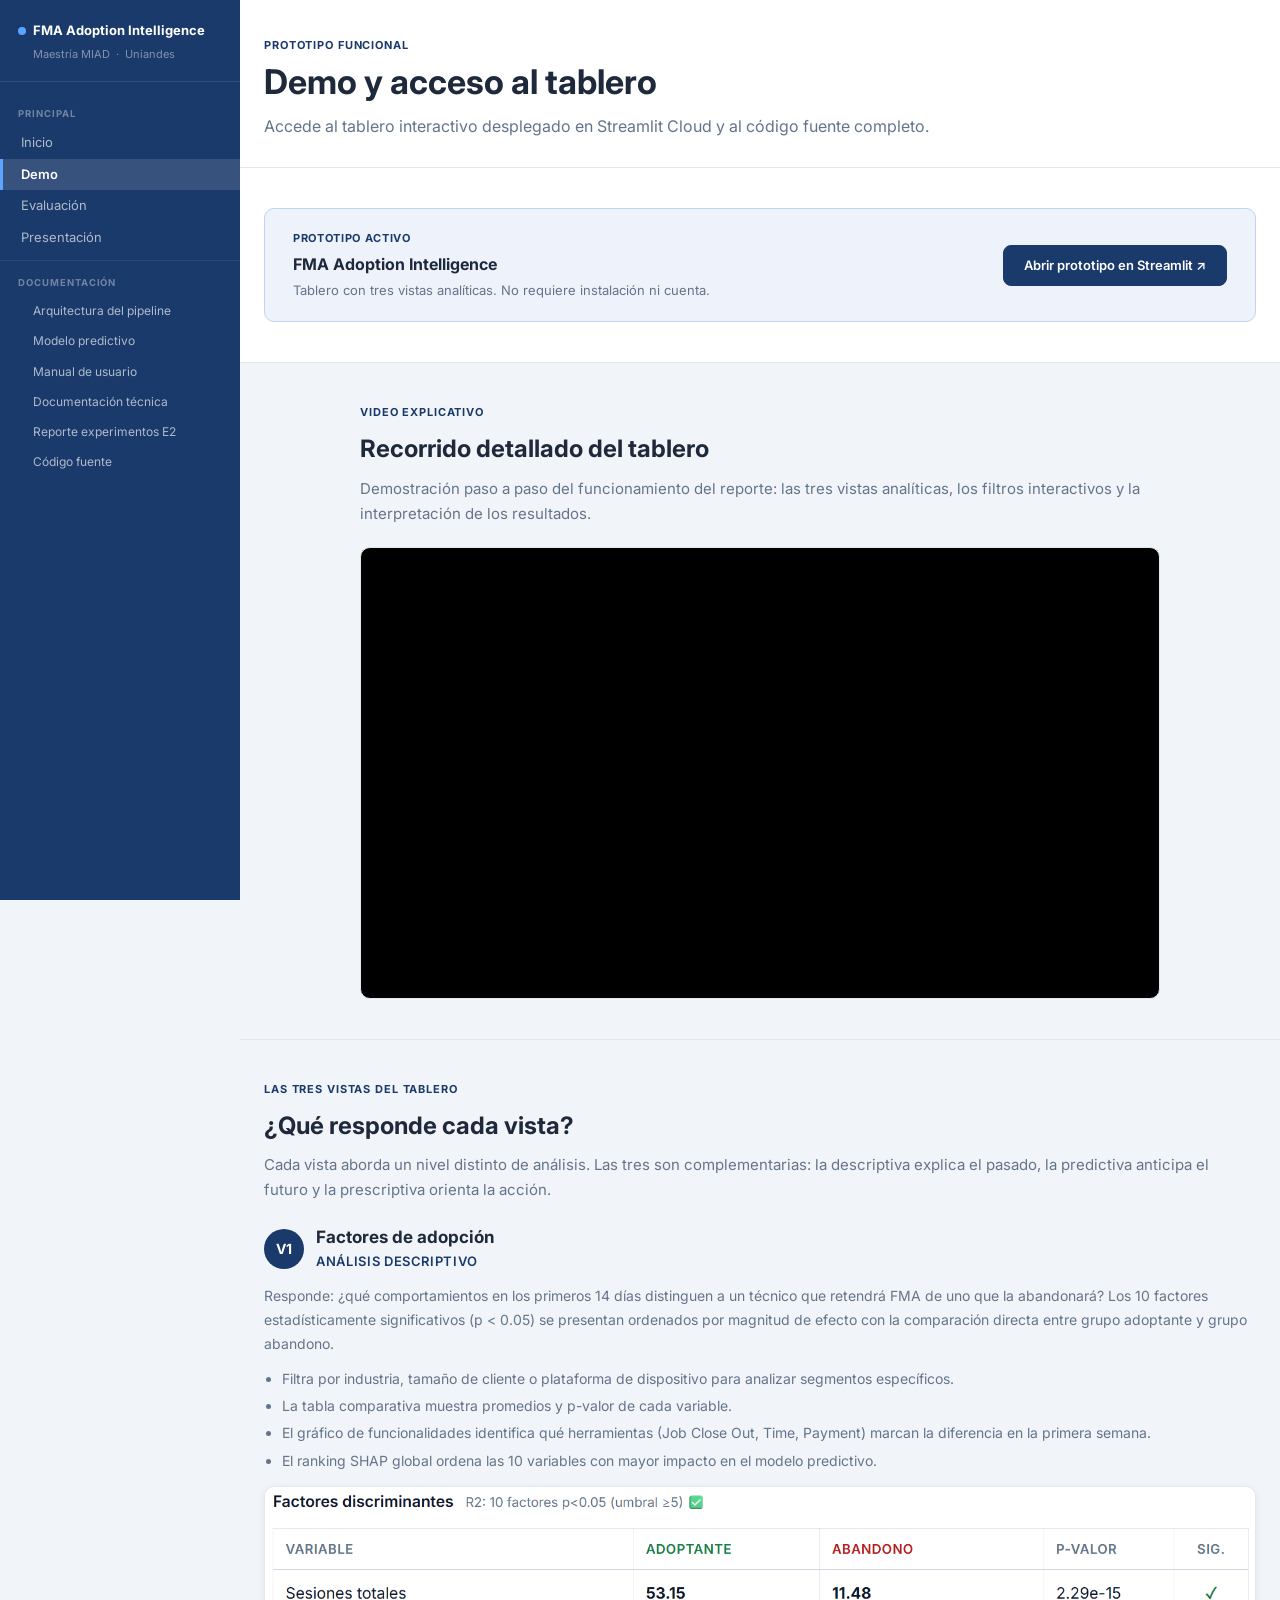
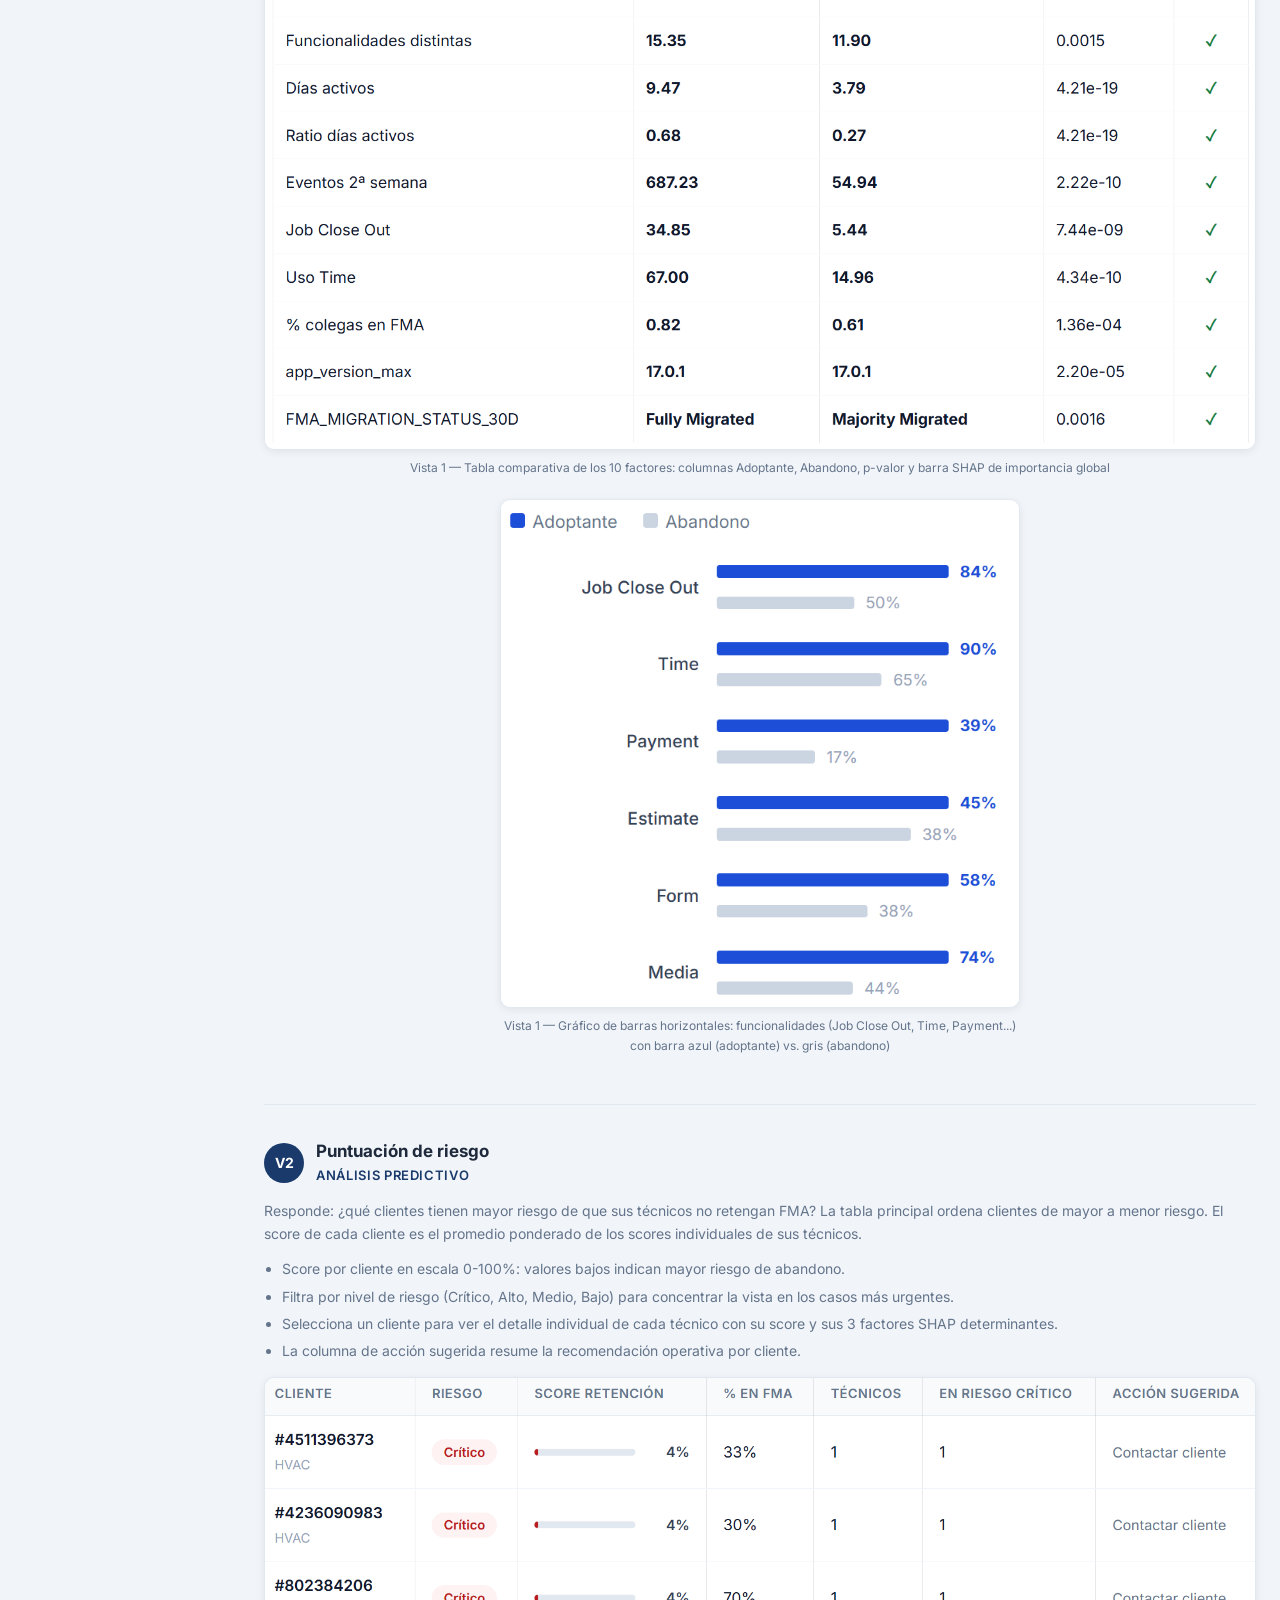
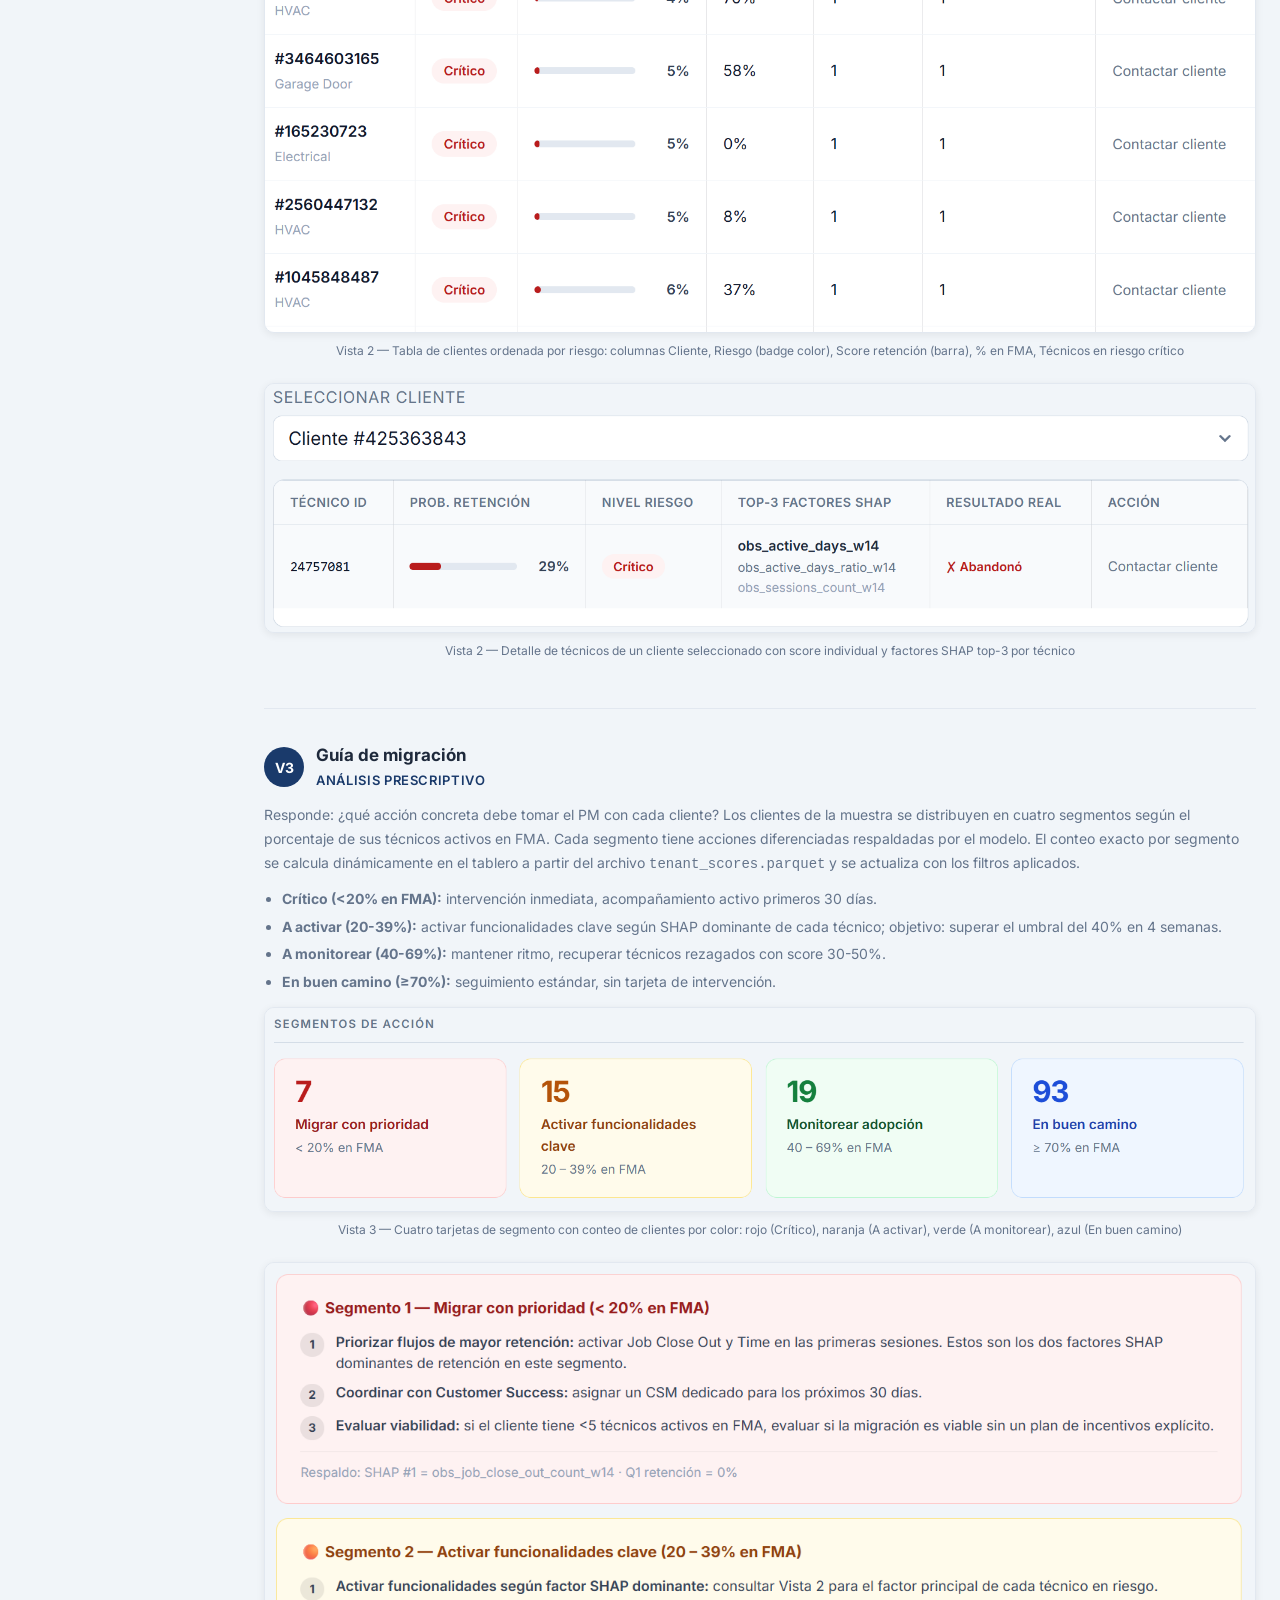
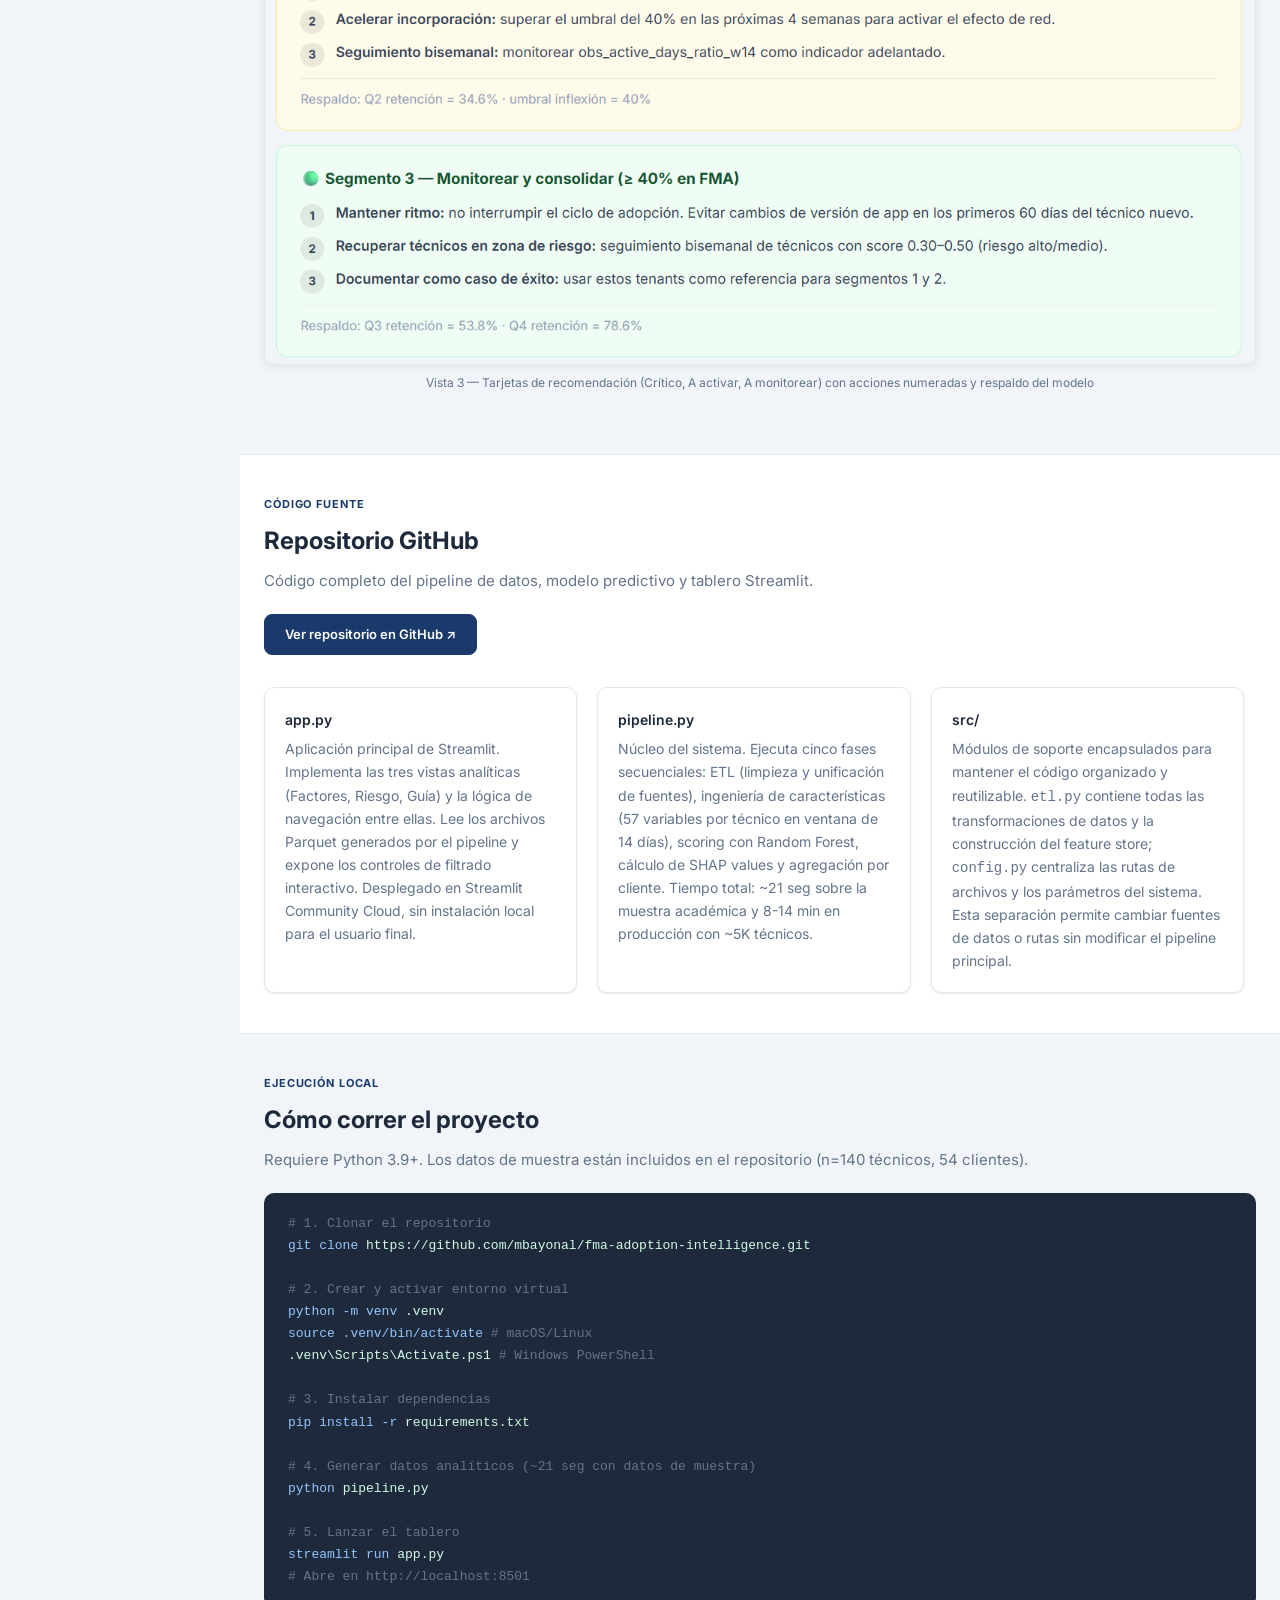
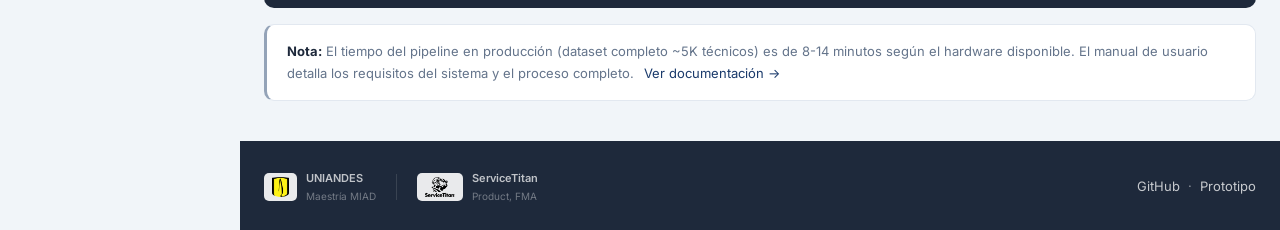
==== commit ffd5f904: "Add demo video, revert YT iframe, fix pipeline timings and rubric discrepancies" ====
--- a/demo.html
+++ b/demo.html
@@ -68,6 +68,25 @@
   </div>
 </section>
 
+<!-- VIDEO DEMO -->
+<section>
+  <div class="wrap">
+    <div style="max-width:800px;margin:0 auto;">
+      <div class="sec-tag">Video explicativo</div>
+      <h2>Recorrido detallado del tablero</h2>
+      <p class="sec-desc">Demostración paso a paso del funcionamiento del reporte: las tres vistas analíticas, los filtros interactivos y la interpretación de los resultados.</p>
+      <div style="position:relative;padding-bottom:56.25%;height:0;overflow:hidden;border-radius:var(--r);border:1px solid var(--border);background:#000;">
+        <iframe
+          src="https://www.youtube.com/embed/iDAnDfEw2So"
+          style="position:absolute;top:0;left:0;width:100%;height:100%;border:0;"
+          allow="accelerometer; autoplay; clipboard-write; encrypted-media; gyroscope; picture-in-picture"
+          allowfullscreen>
+        </iframe>
+      </div>
+    </div>
+  </div>
+</section>
+
 <!-- GUÍA DE USO -->
 <section>
   <div class="wrap">
@@ -184,13 +203,13 @@
       </div>
       <p class="doc-p">
         Responde: ¿qué acción concreta debe tomar el PM con cada cliente?
-        Los 54 clientes de la muestra se distribuyen en cuatro segmentos según el porcentaje de sus técnicos activos en FMA. Cada segmento tiene acciones diferenciadas respaldadas por el modelo.
+        Los clientes de la muestra se distribuyen en cuatro segmentos según el porcentaje de sus técnicos activos en FMA. Cada segmento tiene acciones diferenciadas respaldadas por el modelo. El conteo exacto por segmento se calcula dinámicamente en el tablero a partir del archivo <code>tenant_scores.parquet</code> y se actualiza con los filtros aplicados.
       </p>
       <ul class="doc-ul">
-        <li><strong>Crítico (&lt;20% en FMA) — 7 clientes:</strong> intervención inmediata, acompañamiento activo primeros 30 días.</li>
-        <li><strong>A activar (20-39%) — 15 clientes:</strong> activar funcionalidades clave según SHAP dominante de cada técnico; objetivo: superar el umbral del 40% en 4 semanas.</li>
-        <li><strong>A monitorear (40-69%) — 19 clientes:</strong> mantener ritmo, recuperar técnicos rezagados con score 30-50%.</li>
-        <li><strong>En buen camino (&ge;70%) — 93 clientes:</strong> seguimiento estándar, sin tarjeta de intervención.</li>
+        <li><strong>Crítico (&lt;20% en FMA):</strong> intervención inmediata, acompañamiento activo primeros 30 días.</li>
+        <li><strong>A activar (20-39%):</strong> activar funcionalidades clave según SHAP dominante de cada técnico; objetivo: superar el umbral del 40% en 4 semanas.</li>
+        <li><strong>A monitorear (40-69%):</strong> mantener ritmo, recuperar técnicos rezagados con score 30-50%.</li>
+        <li><strong>En buen camino (&ge;70%):</strong> seguimiento estándar, sin tarjeta de intervención.</li>
       </ul>
       <figure class="sc-fig sc-missing">
         <img src="assets/screenshots/v3-segmentos.png"
--- a/style.css
+++ b/style.css
@@ -397,8 +397,8 @@
 }
 
 /* ── ARCH PIPELINE LAYOUT (flex 2-row, 3+2) ─────── */
-.arch-2row-layout { display: flex; flex-direction: column; }
-.arch-hrow { display: flex; align-items: stretch; }
+.arch-2row-layout { display: flex; flex-direction: column; gap: 14px; }
+.arch-hrow { display: flex; align-items: stretch; gap: 14px; }
 .arch-hrow .arch-node { flex: 1; }
 .arch-hrow .arch-hsep { width: 28px; flex-shrink: 0; }
 .arch-hrow-center { justify-content: center; }
@@ -413,7 +413,7 @@
   border-left: 7px solid var(--border);
 }
 
-/* L-connector: from Fase 3 (right) down-and-left to Fase 4 (center) */
+/* L-connector: from right node down-and-left */
 .arch-conn-row { position: relative; height: 40px; }
 .arch-l-elbow {
   position: absolute;
@@ -430,6 +430,10 @@
   border-left: 5px solid transparent; border-right: 5px solid transparent;
   border-top: 7px solid var(--border);
 }
+.arch-l-elbow.no-tip::after { display: none; }
+
+/* Left-aligned second row: nodes same width as 3-column row */
+.arch-hrow-left .arch-node { flex: 0 0 calc((100% - 56px) / 3); }
 
 /* ── SCREENSHOT PLACEHOLDER ─────────────────────── */
 .img-ph {
